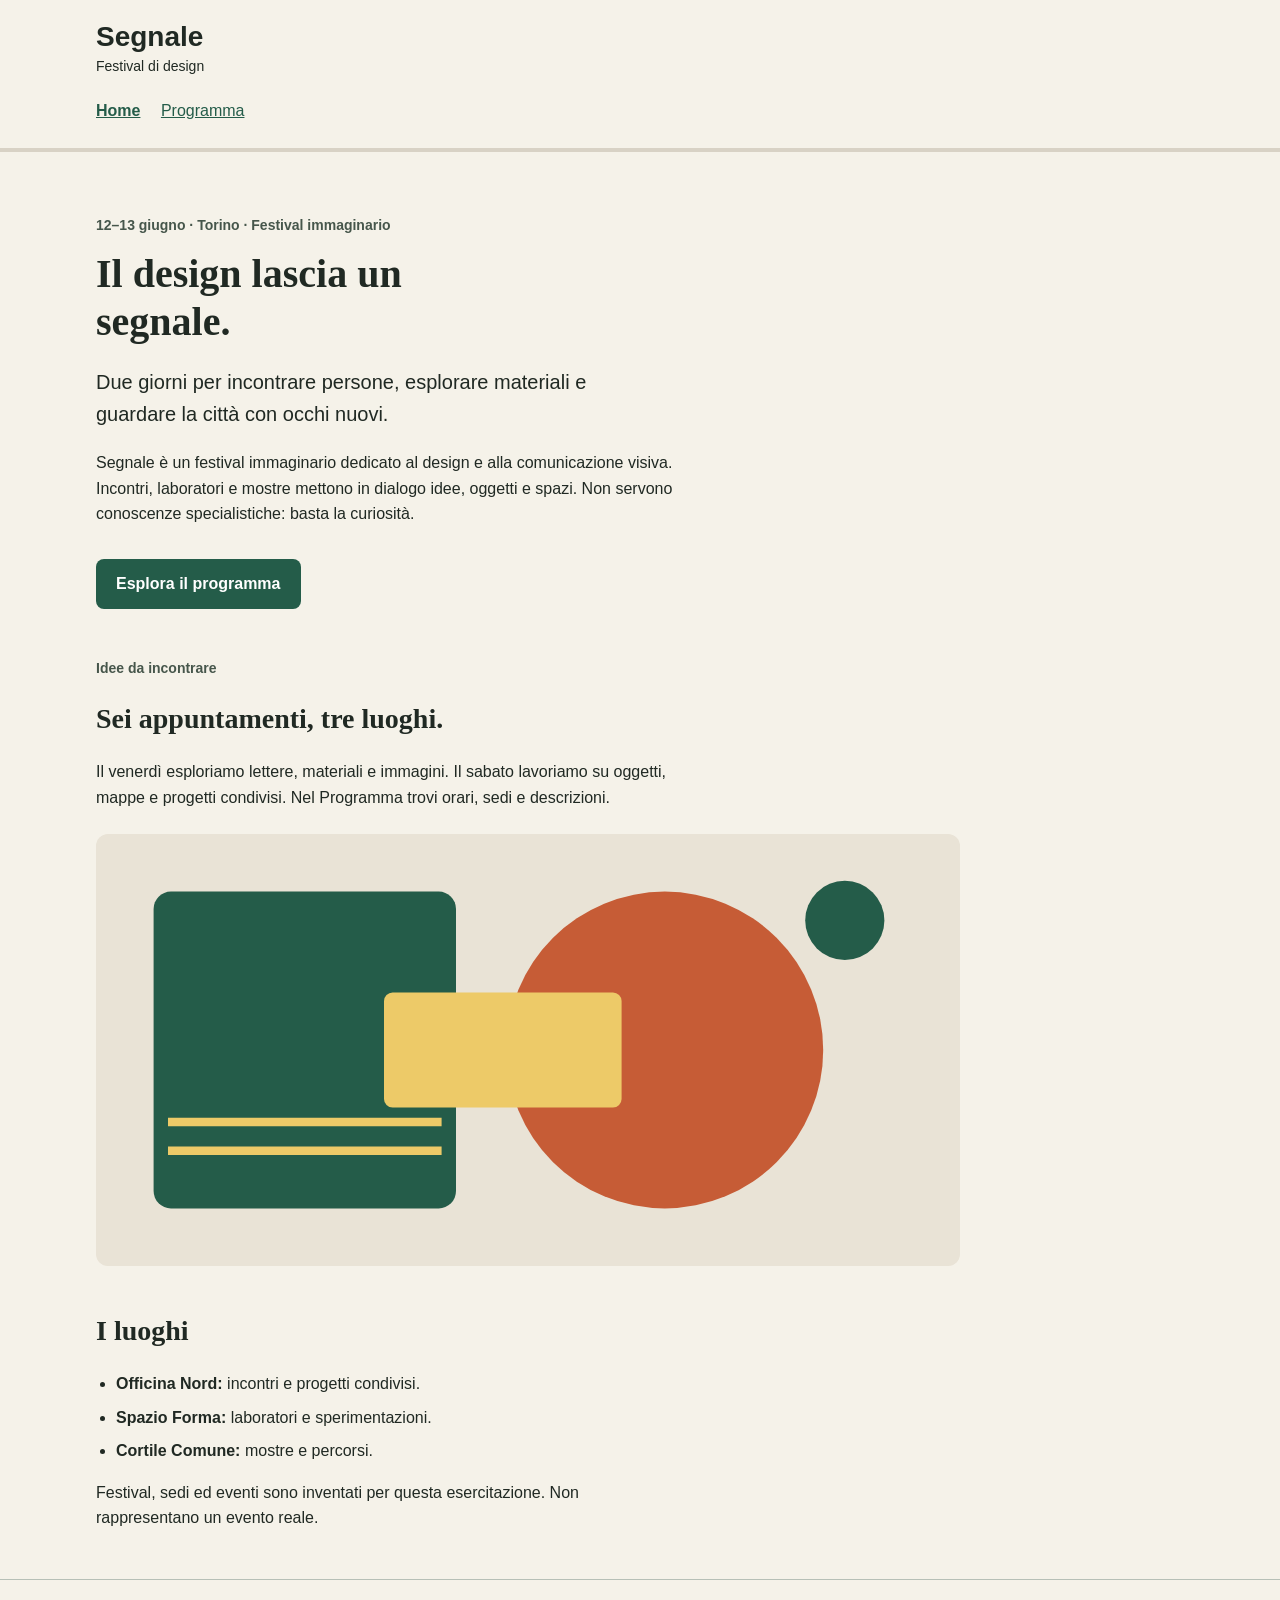
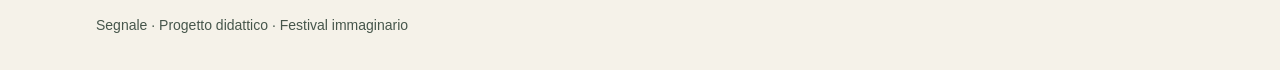
==== index.html @ 858ba8c3 "festival-segnale" ====
<!doctype html>
<html lang="it">
<head>
  <meta charset="utf-8">
  <meta name="viewport" content="width=device-width, initial-scale=1">
  <title>Segnale — Festival di design</title>
  <link rel="stylesheet" href="style.css">
</head>
<body>
  <a class="skip-link" href="#contenuto">Vai al contenuto</a>
  <header class="site-header">
    <div class="container">
      <a class="brand" href="index.html">Segnale<span>Festival di design</span></a>
      <nav aria-label="Navigazione principale">
        <a href="index.html" aria-current="page">Home</a>
        <!-- Da completare: collegare questa voce alla pagina Programma. -->
        <a href="programma.html">Programma</a>
      </nav>
    </div>
  </header>

  <main id="contenuto" class="container">
    <section class="intro" aria-labelledby="titolo-home">
      <p class="eyebrow">12–13 giugno · Torino · Festival immaginario</p>
      <h1 id="titolo-home">Il design lascia un segnale.</h1>
      <p class="lead">Due giorni per incontrare persone, esplorare materiali e guardare la città con occhi nuovi.</p>
      <p class="reading-text">Segnale è un festival immaginario dedicato al design e alla comunicazione visiva. Incontri, laboratori e mostre mettono in dialogo idee, oggetti e spazi. Non servono conoscenze specialistiche: basta la curiosità.</p>
      <!-- Da completare: anche questo collegamento deve aprire il Programma. -->
      <a class="button-link" href="#">Esplora il programma</a>
    </section>

    <section class="content-section" aria-labelledby="titolo-festival">
      <p class="eyebrow">Idee da incontrare</p>
      <h2 id="titolo-festival">Sei appuntamenti, tre luoghi.</h2>
      <p class="reading-text">Il venerdì esploriamo lettere, materiali e immagini. Il sabato lavoriamo su oggetti, mappe e progetti condivisi. Nel Programma trovi orari, sedi e descrizioni.</p>
      <img class="festival-image" src="assets/festival.svg" alt="Composizione geometrica di cerchi e rettangoli nei colori del festival" width="1200" height="600">
    </section>

    <section class="content-section" aria-labelledby="titolo-luoghi">
      <h2 id="titolo-luoghi">I luoghi</h2>
      <ul class="venues">
        <li><strong>Officina Nord:</strong> incontri e progetti condivisi.</li>
        <li><strong>Spazio Forma:</strong> laboratori e sperimentazioni.</li>
        <li><strong>Cortile Comune:</strong> mostre e percorsi.</li>
      </ul>
      <p class="reading-text">Festival, sedi ed eventi sono inventati per questa esercitazione. Non rappresentano un evento reale.</p>
    </section>
  </main>

  <footer class="site-footer"><div class="container"><p>Segnale · Progetto didattico · Festival immaginario</p></div></footer>
</body>
</html>
---- style.css ----
/* Stile iniziale: tipografia, colori e variabili CSS sono già predisposti.
   Lavoreremo su collegamenti, CSS condiviso e disposizione delle schede. */

/* Scelte comuni: ogni regola usa var() per richiamarne il valore. */
:root {
  --colore-primario: #245c49;
  --colore-primario-scuro: #173f32;
  --colore-sfondo: #f5f2e9;
  --colore-testo: #202923;
  --font-testo: Arial, Helvetica, sans-serif;
  --font-titoli: Georgia, "Times New Roman", serif;
}

* {
  box-sizing: border-box;
}

body {
  margin: 0;
  background: var(--colore-sfondo);
  color: var(--colore-testo);
  font-family: var(--font-testo);
  font-size: 1rem;
  line-height: 1.6;
}

a {
  color: var(--colore-primario);
}

a:hover {
  text-decoration-thickness: 3px;
}

a:focus-visible {
  outline: 3px solid var(--colore-testo);
  outline-offset: 4px;
}

.container {
  width: 92%;
  max-width: 68rem;
  margin: 0 auto;
}

.site-header {
  padding: 1.25rem 0;
  border-bottom: 4px solid #d8d2c5;
}

.brand {
  display: inline-block;
  color: var(--colore-testo);
  font-size: 1.75rem;
  font-weight: bold;
  line-height: 1.2;
  text-decoration: none;
}

.brand span {
  display: block;
  margin-top: 0.25rem;
  font-size: 0.875rem;
  font-weight: normal;
}

nav {
  margin-top: 1rem;
}

nav a {
  display: inline-block;
  margin-right: 1rem;
  padding: 0.25rem 0;
}

nav a[aria-current="page"] {
  font-weight: bold;
}

.intro {
  padding: 3rem 0 1rem;
}

.eyebrow,
.event-meta {
  color: #46564b;
  font-size: 0.875rem;
  font-weight: bold;
}

h1,
h2,
h3 {
  font-family: var(--font-titoli);
  line-height: 1.2;
}

h1 {
  max-width: 18ch;
  margin: 0.75rem 0 1.25rem;
  font-size: 2.5rem;
}

h2 {
  font-size: 1.75rem;
}

h3 {
  margin: 0.5rem 0 0.75rem;
  font-size: 1.375rem;
}

.lead {
  max-width: 48ch;
  font-size: 1.25rem;
}

.reading-text {
  max-width: 65ch;
}

.button-link {
  display: inline-block;
  margin-top: 1rem;
  padding: 0.75rem 1.25rem;
  border-radius: 0.5rem;
  background: var(--colore-primario);
  color: #ffffff;
  font-weight: bold;
  text-decoration: none;
}

.button-link:hover {
  background: var(--colore-primario-scuro);
}

.content-section {
  margin: 2rem 0 3rem;
}

.festival-image {
  display: block;
  width: 100%;
  max-width: 54rem;
  height: auto;
  margin-top: 1.5rem;
  border-radius: 0.75rem;
}

.venues {
  padding-left: 1.25rem;
}

.venues li {
  margin-bottom: 0.5rem;
}

/* Qui inseriremo la regola .event-grid durante la demo. */

.event-card {
  margin-bottom: 1.5rem;
  overflow: hidden;
  border: 1px solid #b7c0b7;
  border-radius: 0.75rem;
  background: #ffffff;
}

.event-card img {
  display: block;
  width: 100%;
  height: auto;
}

.event-body {
  padding: 1.25rem;
}

.event-body p:last-child {
  margin-bottom: 0;
}

.event-place {
  color: #46564b;
  font-size: 0.875rem;
}

.site-footer {
  padding: 1.25rem 0;
  border-top: 1px solid #b7c0b7;
  color: #46564b;
  font-size: 0.875rem;
}

.skip-link {
  position: absolute;
  top: -6rem;
  left: 1rem;
  padding: 0.75rem 1rem;
  background: #ffffff;
  color: var(--colore-testo);
}

.skip-link:focus {
  top: 1rem;
}

/* Qui aggiungeremo la media query durante la demo. */
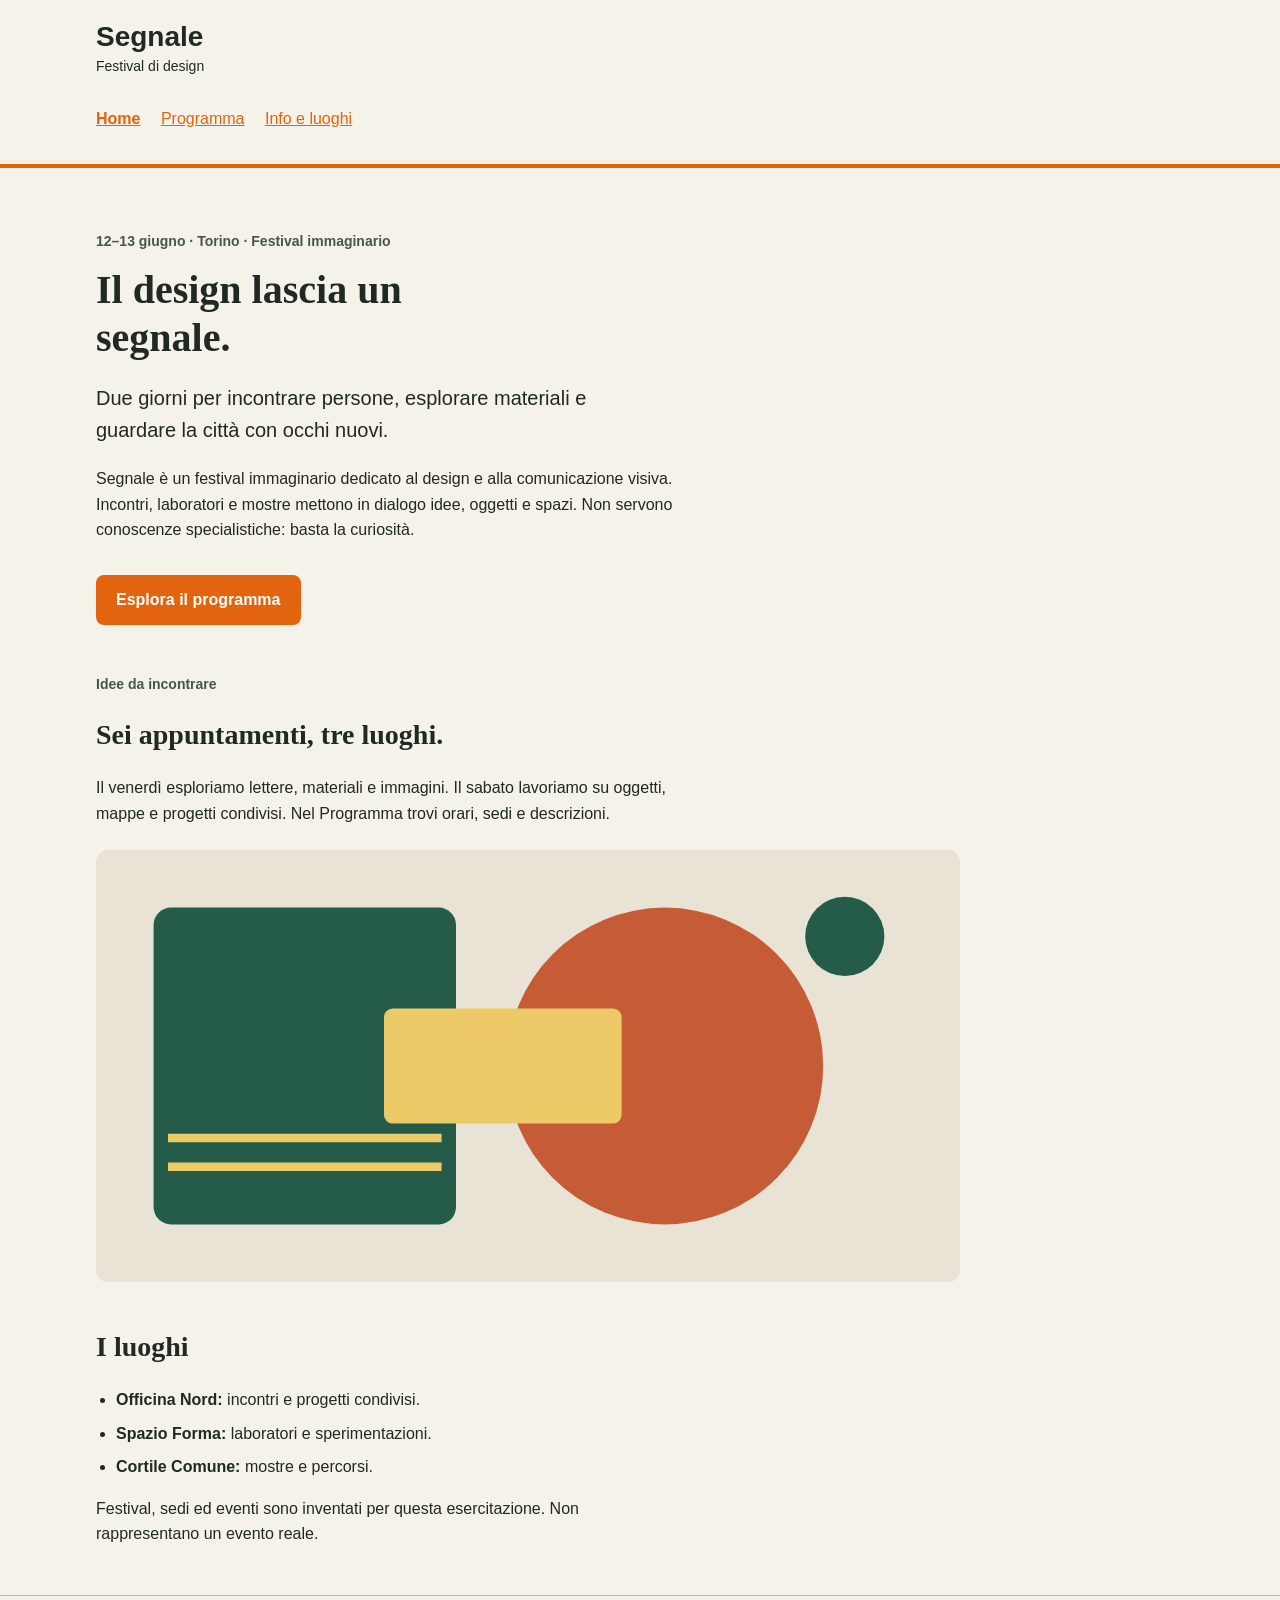
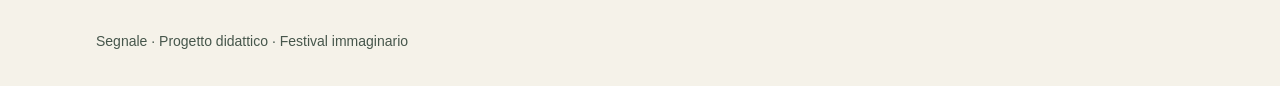
==== commit 2020ff54: "versione 2" ====
--- a/index.html
+++ b/index.html
@@ -13,8 +13,8 @@
       <a class="brand" href="index.html">Segnale<span>Festival di design</span></a>
       <nav aria-label="Navigazione principale">
         <a href="index.html" aria-current="page">Home</a>
-        <!-- Da completare: collegare questa voce alla pagina Programma. -->
         <a href="programma.html">Programma</a>
+        <a href="info.html">Info e luoghi</a>
       </nav>
     </div>
   </header>
@@ -26,7 +26,7 @@
       <p class="lead">Due giorni per incontrare persone, esplorare materiali e guardare la città con occhi nuovi.</p>
       <p class="reading-text">Segnale è un festival immaginario dedicato al design e alla comunicazione visiva. Incontri, laboratori e mostre mettono in dialogo idee, oggetti e spazi. Non servono conoscenze specialistiche: basta la curiosità.</p>
       <!-- Da completare: anche questo collegamento deve aprire il Programma. -->
-      <a class="button-link" href="#">Esplora il programma</a>
+      <a class="button-link" href="programma.html">Esplora il programma</a>
     </section>
 
     <section class="content-section" aria-labelledby="titolo-festival">
--- a/style.css
+++ b/style.css
@@ -3,11 +3,11 @@
 
 /* Scelte comuni: ogni regola usa var() per richiamarne il valore. */
 :root {
-  --colore-primario: #245c49;
-  --colore-primario-scuro: #173f32;
+  --colore-primario: #e3640f;
+  --colore-primario-scuro: #ff8000;
   --colore-sfondo: #f5f2e9;
   --colore-testo: #202923;
-  --font-testo: Arial, Helvetica, sans-serif;
+  --font-testo: Poppins, Helvetica, sans-serif;
   --font-titoli: Georgia, "Times New Roman", serif;
 }
 
@@ -45,7 +45,7 @@
 
 .site-header {
   padding: 1.25rem 0;
-  border-bottom: 4px solid #d8d2c5;
+  border-bottom: 4px solid var(--colore-primario);
 }
 
 .brand {
@@ -71,7 +71,7 @@
 nav a {
   display: inline-block;
   margin-right: 1rem;
-  padding: 0.25rem 0;
+  padding: 0.75rem 0;
 }
 
 nav a[aria-current="page"] {
@@ -157,9 +157,14 @@
 }
 
 /* Qui inseriremo la regola .event-grid durante la demo. */
+.event-grid {
+  display: grid;
+  grid-template-columns: minmax(0, 1fr);
+  gap: 1.75rem;
+}
 
 .event-card {
-  margin-bottom: 1.5rem;
+  margin-bottom: 0;
   overflow: hidden;
   border: 1px solid #b7c0b7;
   border-radius: 0.75rem;
@@ -173,7 +178,9 @@
 }
 
 .event-body {
+  min-width:0;
   padding: 1.25rem;
+  overflow-wrap: anywhere;
 }
 
 .event-body p:last-child {
@@ -190,6 +197,12 @@
   border-top: 1px solid #b7c0b7;
   color: #46564b;
   font-size: 0.875rem;
+}
+
+.luoghi-swiper .swiper-slide img {
+  display: block;
+  width: 100%;
+  height: auto;
 }
 
 .skip-link {
@@ -205,4 +218,14 @@
   top: 1rem;
 }
 
-/* Qui aggiungeremo la media query durante la demo. */
+@media (min-width: 600px) {
+  .event-grid {
+    grid-template-columns: repeat(2, minmax(0, 1fr));
+  }
+}
+
+@media (min-width: 1024px) {
+  .event-grid {
+    grid-template-columns: repeat(3, minmax(0, 1fr));
+  }
+}
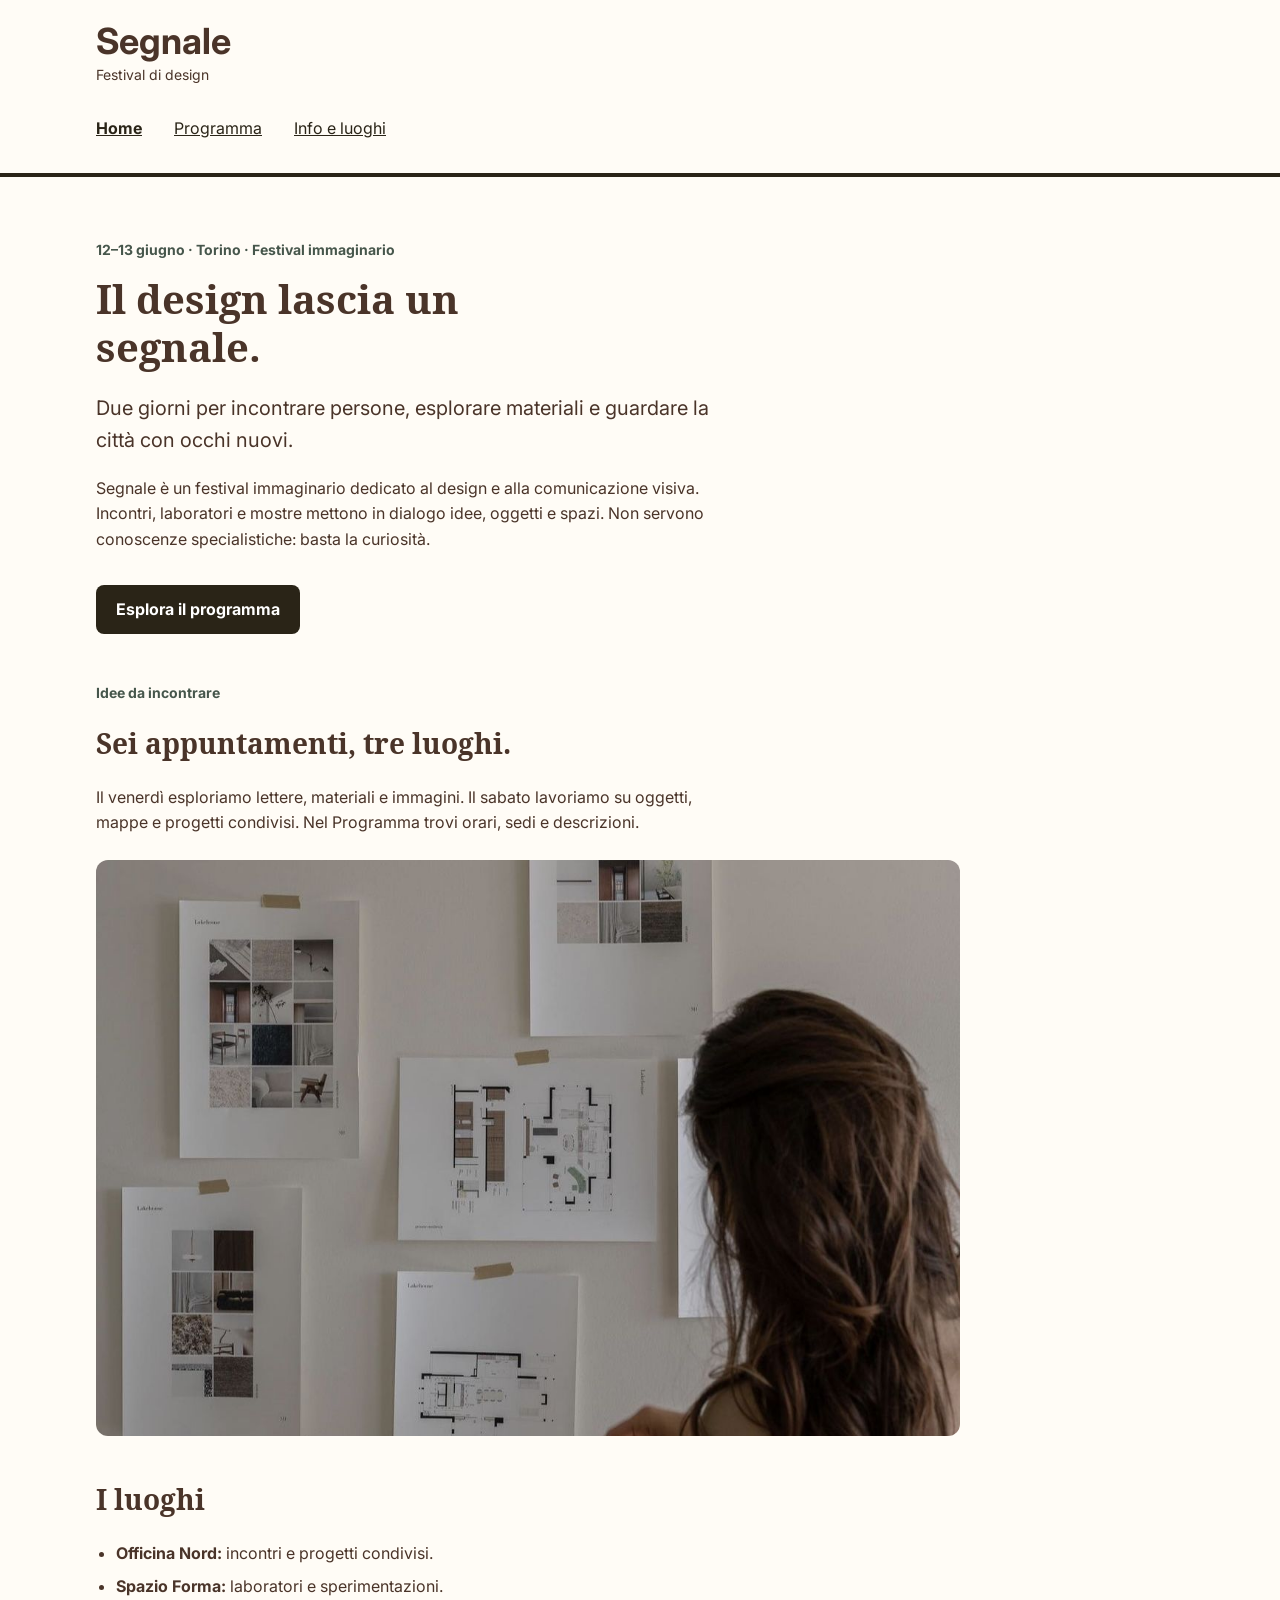
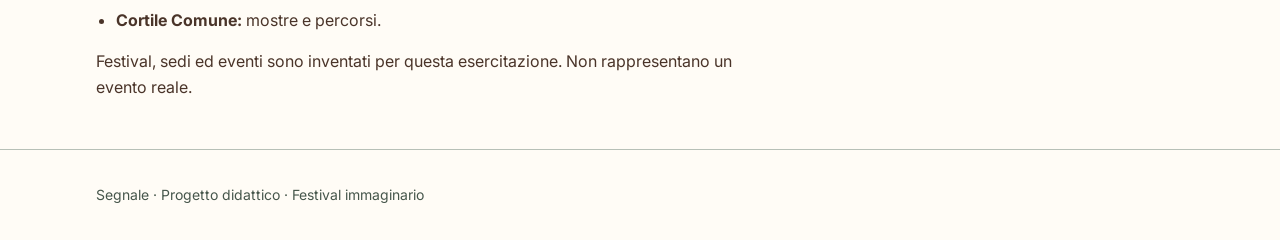
==== commit e612ec4c: "versione 3 festival-segnale" ====
--- a/index.html
+++ b/index.html
@@ -4,6 +4,9 @@
   <meta charset="utf-8">
   <meta name="viewport" content="width=device-width, initial-scale=1">
   <title>Segnale — Festival di design</title>
+  <link rel="preconnect" href="https://fonts.googleapis.com">
+  <link rel="preconnect" href="https://fonts.gstatic.com" crossorigin>
+  <link href="https://fonts.googleapis.com/css2?family=Inter:wght@300&family=Koh+Santepheap:wght@700&display=swap" rel="stylesheet">
   <link rel="stylesheet" href="style.css">
 </head>
 <body>
@@ -33,7 +36,7 @@
       <p class="eyebrow">Idee da incontrare</p>
       <h2 id="titolo-festival">Sei appuntamenti, tre luoghi.</h2>
       <p class="reading-text">Il venerdì esploriamo lettere, materiali e immagini. Il sabato lavoriamo su oggetti, mappe e progetti condivisi. Nel Programma trovi orari, sedi e descrizioni.</p>
-      <img class="festival-image" src="assets/festival.svg" alt="Composizione geometrica di cerchi e rettangoli nei colori del festival" width="1200" height="600">
+      <img class="festival-image" src="assets/festival.jpg" alt="Composizione geometrica di cerchi e rettangoli nei colori del festival" width="1200" height="600">
     </section>
 
     <section class="content-section" aria-labelledby="titolo-luoghi">
--- a/style.css
+++ b/style.css
@@ -3,12 +3,12 @@
 
 /* Scelte comuni: ogni regola usa var() per richiamarne il valore. */
 :root {
-  --colore-primario: #e3640f;
-  --colore-primario-scuro: #ff8000;
-  --colore-sfondo: #f5f2e9;
-  --colore-testo: #202923;
-  --font-testo: Poppins, Helvetica, sans-serif;
-  --font-titoli: Georgia, "Times New Roman", serif;
+  --colore-primario: #2A2417;
+  --colore-primario-scuro: #7D5A44;
+  --colore-sfondo: #FFFCF6;
+  --colore-testo: #4A3429;
+  --font-testo: "Inter", sans-serif;;
+  --font-titoli: "Koh Santepheap", serif;
 }
 
 * {
@@ -46,13 +46,17 @@
 .site-header {
   padding: 1.25rem 0;
   border-bottom: 4px solid var(--colore-primario);
+  position: sticky;
+  top: 0;
+  z-index: 1000;
+  background-color: #FFFCF6;
 }
 
 .brand {
   display: inline-block;
   color: var(--colore-testo);
-  font-size: 1.75rem;
-  font-weight: bold;
+  font-size: 2.25rem;
+  font-weight: 700;
   line-height: 1.2;
   text-decoration: none;
 }
@@ -214,8 +218,46 @@
   color: var(--colore-testo);
 }
 
+.mappa iframe {
+  display: block;
+  width: 100%;
+  max-width: 100%;
+  height: 450px;
+  border: 0;
+}
+
+.luoghi-swiper .swiper-button-prev:focus-visible,
+.luoghi-swiper .swiper-button-next:focus-visible {
+  outline: 3px solid var(--colore-testo);
+  outline-offset: 3px;
+}
+
 .skip-link:focus {
   top: 1rem;
+}
+
+.event-card > img,
+.festival-image,
+.luoghi-swiper .swiper-slide img {
+  display: block;
+  width: 100%;
+  aspect-ratio: 3 / 2;
+  object-fit: cover;
+}
+
+.site-header nav {
+  display: flex;
+  flex-direction: row;
+  flex-wrap: wrap;
+  gap: 0.75rem 1rem;
+}
+
+@media (max-width: 599px) {
+  .site-header nav {
+    flex-direction: column;
+    align-items: flex-start;
+    gap: 0.5rem;
+  }
 }
 
 @media (min-width: 600px) {
